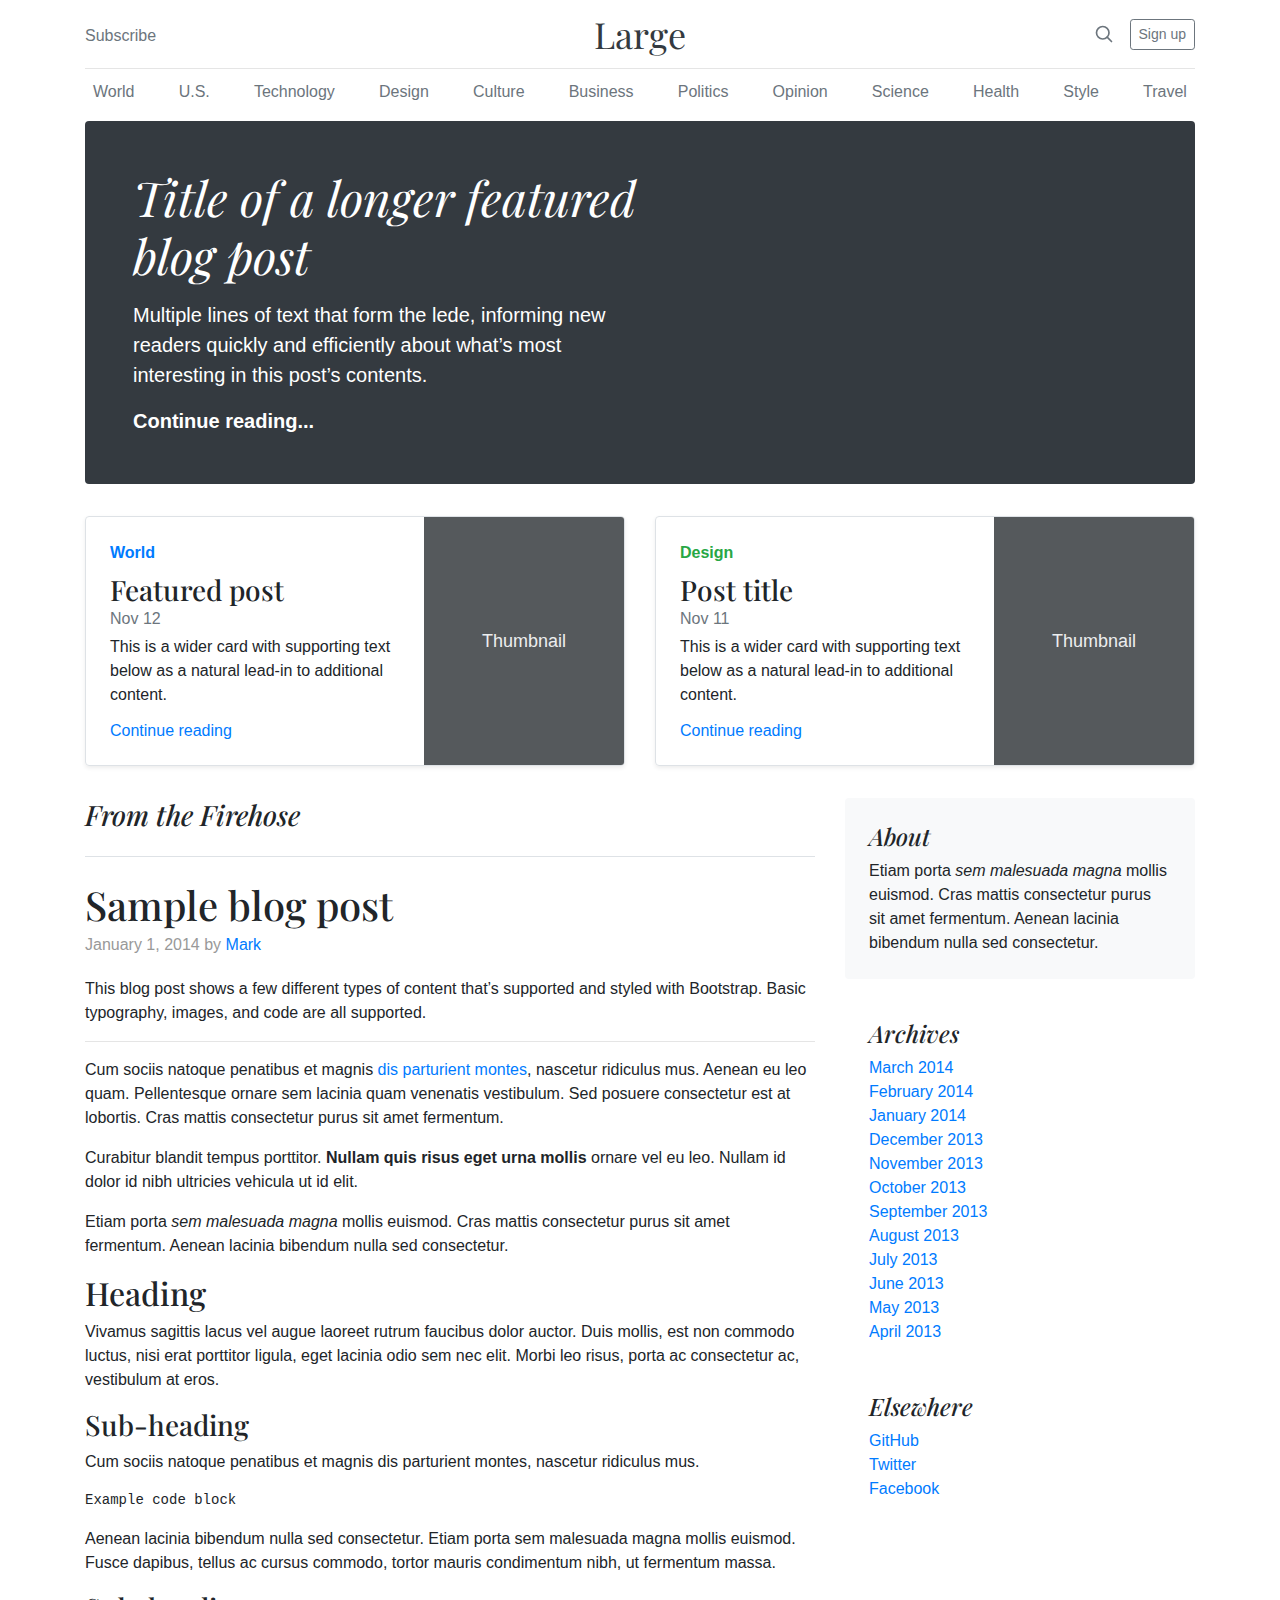
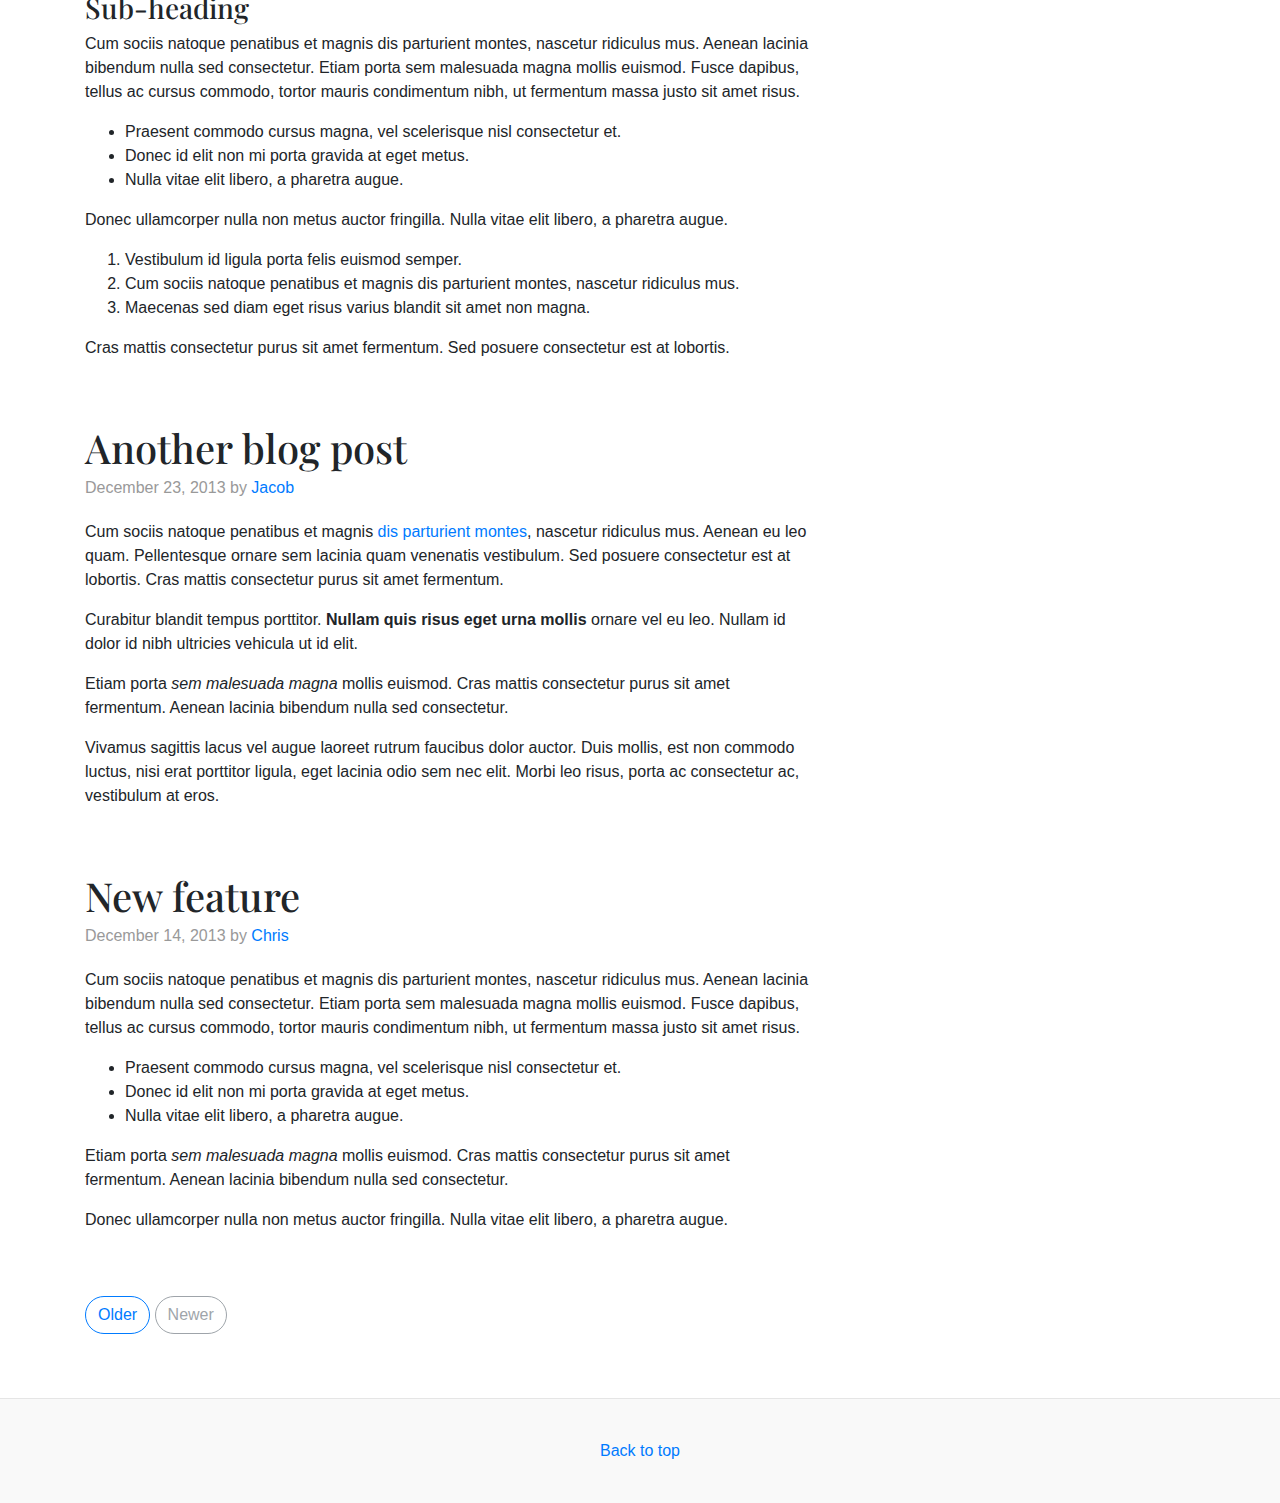
==== blog.html @ 11037b56 "add project files" ====
<!DOCTYPE html>
<html lang="en">

<head>
    <meta charset="UTF-8" />
    <meta name="viewport" content="width=device-width, initial-scale=1.0" />
    <meta http-equiv="X-UA-Compatible" content="ie=edge" />

    <!-- Description Meta Attribute -->
    <meta name="description" content="lemonAll For Digital & software services" />

    <!-- Keywords Meta Attribute -->
    <meta name="keywords" content="degital, marketing, lemonAll, software services, cyber security" />

    <!-- title -->
    <title>lemonAll</title>

    <!-- bootstrap css file -->
    <link rel="stylesheet" href="css/bootstrap.css" />



    <style>
        .bd-placeholder-img {
            font-size: 1.125rem;
            text-anchor: middle;
            -webkit-user-select: none;
            -moz-user-select: none;
            -ms-user-select: none;
            user-select: none;
        }

        @media (min-width: 768px) {
            .bd-placeholder-img-lg {
                font-size: 3.5rem;
            }
        }
    </style>
    <!-- Custom styles for this template -->
    <link href="https://fonts.googleapis.com/css?family=Playfair+Display:700,900" rel="stylesheet">
    <!-- Custom styles for this template -->
    <link href="css/blog.css" rel="stylesheet">
</head>

<body>
    <div class="container">
        <header class="blog-header py-3">
            <div class="row flex-nowrap justify-content-between align-items-center">
                <div class="col-4 pt-1">
                    <a class="text-muted" href="#">Subscribe</a>
                </div>
                <div class="col-4 text-center">
                    <a class="blog-header-logo text-dark" href="#">Large</a>
                </div>
                <div class="col-4 d-flex justify-content-end align-items-center">
                    <a class="text-muted" href="#" aria-label="Search">
                        <svg xmlns="http://www.w3.org/2000/svg" width="20" height="20" fill="none" stroke="currentColor"
                            stroke-linecap="round" stroke-linejoin="round" stroke-width="2" class="mx-3" role="img"
                            viewBox="0 0 24 24" focusable="false">
                            <title>Search</title>
                            <circle cx="10.5" cy="10.5" r="7.5" />
                            <path d="M21 21l-5.2-5.2" />
                        </svg>
                    </a>
                    <a class="btn btn-sm btn-outline-secondary" href="#">Sign up</a>
                </div>
            </div>
        </header>

        <div class="nav-scroller py-1 mb-2">
            <nav class="nav d-flex justify-content-between">
                <a class="p-2 text-muted" href="#">World</a>
                <a class="p-2 text-muted" href="#">U.S.</a>
                <a class="p-2 text-muted" href="#">Technology</a>
                <a class="p-2 text-muted" href="#">Design</a>
                <a class="p-2 text-muted" href="#">Culture</a>
                <a class="p-2 text-muted" href="#">Business</a>
                <a class="p-2 text-muted" href="#">Politics</a>
                <a class="p-2 text-muted" href="#">Opinion</a>
                <a class="p-2 text-muted" href="#">Science</a>
                <a class="p-2 text-muted" href="#">Health</a>
                <a class="p-2 text-muted" href="#">Style</a>
                <a class="p-2 text-muted" href="#">Travel</a>
            </nav>
        </div>

        <div class="jumbotron p-4 p-md-5 text-white rounded bg-dark">
            <div class="col-md-6 px-0">
                <h1 class="display-4 font-italic">Title of a longer featured blog post</h1>
                <p class="lead my-3">Multiple lines of text that form the lede, informing new readers quickly and
                    efficiently about what’s most interesting in this post’s contents.</p>
                <p class="lead mb-0"><a href="#" class="text-white font-weight-bold">Continue reading...</a></p>
            </div>
        </div>

        <div class="row mb-2">
            <div class="col-md-6">
                <div
                    class="row no-gutters border rounded overflow-hidden flex-md-row mb-4 shadow-sm h-md-250 position-relative">
                    <div class="col p-4 d-flex flex-column position-static">
                        <strong class="d-inline-block mb-2 text-primary">World</strong>
                        <h3 class="mb-0">Featured post</h3>
                        <div class="mb-1 text-muted">Nov 12</div>
                        <p class="card-text mb-auto">This is a wider card with supporting text below as a natural
                            lead-in to additional content.</p>
                        <a href="#" class="stretched-link">Continue reading</a>
                    </div>
                    <div class="col-auto d-none d-lg-block">
                        <svg class="bd-placeholder-img" width="200" height="250" xmlns="http://www.w3.org/2000/svg"
                            preserveAspectRatio="xMidYMid slice" focusable="false" role="img"
                            aria-label="Placeholder: Thumbnail">
                            <title>Placeholder</title>
                            <rect width="100%" height="100%" fill="#55595c" /><text x="50%" y="50%" fill="#eceeef"
                                dy=".3em">Thumbnail</text>
                        </svg>
                    </div>
                </div>
            </div>
            <div class="col-md-6">
                <div
                    class="row no-gutters border rounded overflow-hidden flex-md-row mb-4 shadow-sm h-md-250 position-relative">
                    <div class="col p-4 d-flex flex-column position-static">
                        <strong class="d-inline-block mb-2 text-success">Design</strong>
                        <h3 class="mb-0">Post title</h3>
                        <div class="mb-1 text-muted">Nov 11</div>
                        <p class="mb-auto">This is a wider card with supporting text below as a natural lead-in to
                            additional content.</p>
                        <a href="#" class="stretched-link">Continue reading</a>
                    </div>
                    <div class="col-auto d-none d-lg-block">
                        <svg class="bd-placeholder-img" width="200" height="250" xmlns="http://www.w3.org/2000/svg"
                            preserveAspectRatio="xMidYMid slice" focusable="false" role="img"
                            aria-label="Placeholder: Thumbnail">
                            <title>Placeholder</title>
                            <rect width="100%" height="100%" fill="#55595c" /><text x="50%" y="50%" fill="#eceeef"
                                dy=".3em">Thumbnail</text>
                        </svg>
                    </div>
                </div>
            </div>
        </div>
    </div>

    <main role="main" class="container">
        <div class="row">
            <div class="col-md-8 blog-main">
                <h3 class="pb-4 mb-4 font-italic border-bottom">
                    From the Firehose
                </h3>

                <div class="blog-post">
                    <h2 class="blog-post-title">Sample blog post</h2>
                    <p class="blog-post-meta">January 1, 2014 by <a href="#">Mark</a></p>

                    <p>This blog post shows a few different types of content that’s supported and styled with Bootstrap.
                        Basic typography, images, and code are all supported.</p>
                    <hr>
                    <p>Cum sociis natoque penatibus et magnis <a href="#">dis parturient montes</a>, nascetur ridiculus
                        mus. Aenean eu leo quam. Pellentesque ornare sem lacinia quam venenatis vestibulum. Sed posuere
                        consectetur est at lobortis. Cras mattis consectetur purus sit amet fermentum.</p>
                    <blockquote>
                        <p>Curabitur blandit tempus porttitor. <strong>Nullam quis risus eget urna mollis</strong>
                            ornare vel eu leo. Nullam id dolor id nibh ultricies vehicula ut id elit.</p>
                    </blockquote>
                    <p>Etiam porta <em>sem malesuada magna</em> mollis euismod. Cras mattis consectetur purus sit amet
                        fermentum. Aenean lacinia bibendum nulla sed consectetur.</p>
                    <h2>Heading</h2>
                    <p>Vivamus sagittis lacus vel augue laoreet rutrum faucibus dolor auctor. Duis mollis, est non
                        commodo luctus, nisi erat porttitor ligula, eget lacinia odio sem nec elit. Morbi leo risus,
                        porta ac consectetur ac, vestibulum at eros.</p>
                    <h3>Sub-heading</h3>
                    <p>Cum sociis natoque penatibus et magnis dis parturient montes, nascetur ridiculus mus.</p>
                    <pre><code>Example code block</code></pre>
                    <p>Aenean lacinia bibendum nulla sed consectetur. Etiam porta sem malesuada magna mollis euismod.
                        Fusce dapibus, tellus ac cursus commodo, tortor mauris condimentum nibh, ut fermentum massa.</p>
                    <h3>Sub-heading</h3>
                    <p>Cum sociis natoque penatibus et magnis dis parturient montes, nascetur ridiculus mus. Aenean
                        lacinia bibendum nulla sed consectetur. Etiam porta sem malesuada magna mollis euismod. Fusce
                        dapibus, tellus ac cursus commodo, tortor mauris condimentum nibh, ut fermentum massa justo sit
                        amet risus.</p>
                    <ul>
                        <li>Praesent commodo cursus magna, vel scelerisque nisl consectetur et.</li>
                        <li>Donec id elit non mi porta gravida at eget metus.</li>
                        <li>Nulla vitae elit libero, a pharetra augue.</li>
                    </ul>
                    <p>Donec ullamcorper nulla non metus auctor fringilla. Nulla vitae elit libero, a pharetra augue.
                    </p>
                    <ol>
                        <li>Vestibulum id ligula porta felis euismod semper.</li>
                        <li>Cum sociis natoque penatibus et magnis dis parturient montes, nascetur ridiculus mus.</li>
                        <li>Maecenas sed diam eget risus varius blandit sit amet non magna.</li>
                    </ol>
                    <p>Cras mattis consectetur purus sit amet fermentum. Sed posuere consectetur est at lobortis.</p>
                </div><!-- /.blog-post -->

                <div class="blog-post">
                    <h2 class="blog-post-title">Another blog post</h2>
                    <p class="blog-post-meta">December 23, 2013 by <a href="#">Jacob</a></p>

                    <p>Cum sociis natoque penatibus et magnis <a href="#">dis parturient montes</a>, nascetur ridiculus
                        mus. Aenean eu leo quam. Pellentesque ornare sem lacinia quam venenatis vestibulum. Sed posuere
                        consectetur est at lobortis. Cras mattis consectetur purus sit amet fermentum.</p>
                    <blockquote>
                        <p>Curabitur blandit tempus porttitor. <strong>Nullam quis risus eget urna mollis</strong>
                            ornare vel eu leo. Nullam id dolor id nibh ultricies vehicula ut id elit.</p>
                    </blockquote>
                    <p>Etiam porta <em>sem malesuada magna</em> mollis euismod. Cras mattis consectetur purus sit amet
                        fermentum. Aenean lacinia bibendum nulla sed consectetur.</p>
                    <p>Vivamus sagittis lacus vel augue laoreet rutrum faucibus dolor auctor. Duis mollis, est non
                        commodo luctus, nisi erat porttitor ligula, eget lacinia odio sem nec elit. Morbi leo risus,
                        porta ac consectetur ac, vestibulum at eros.</p>
                </div><!-- /.blog-post -->

                <div class="blog-post">
                    <h2 class="blog-post-title">New feature</h2>
                    <p class="blog-post-meta">December 14, 2013 by <a href="#">Chris</a></p>

                    <p>Cum sociis natoque penatibus et magnis dis parturient montes, nascetur ridiculus mus. Aenean
                        lacinia bibendum nulla sed consectetur. Etiam porta sem malesuada magna mollis euismod. Fusce
                        dapibus, tellus ac cursus commodo, tortor mauris condimentum nibh, ut fermentum massa justo sit
                        amet risus.</p>
                    <ul>
                        <li>Praesent commodo cursus magna, vel scelerisque nisl consectetur et.</li>
                        <li>Donec id elit non mi porta gravida at eget metus.</li>
                        <li>Nulla vitae elit libero, a pharetra augue.</li>
                    </ul>
                    <p>Etiam porta <em>sem malesuada magna</em> mollis euismod. Cras mattis consectetur purus sit amet
                        fermentum. Aenean lacinia bibendum nulla sed consectetur.</p>
                    <p>Donec ullamcorper nulla non metus auctor fringilla. Nulla vitae elit libero, a pharetra augue.
                    </p>
                </div><!-- /.blog-post -->

                <nav class="blog-pagination">
                    <a class="btn btn-outline-primary" href="#">Older</a>
                    <a class="btn btn-outline-secondary disabled" href="#" tabindex="-1" aria-disabled="true">Newer</a>
                </nav>

            </div><!-- /.blog-main -->

            <aside class="col-md-4 blog-sidebar">
                <div class="p-4 mb-3 bg-light rounded">
                    <h4 class="font-italic">About</h4>
                    <p class="mb-0">Etiam porta <em>sem malesuada magna</em> mollis euismod. Cras mattis consectetur
                        purus sit amet fermentum. Aenean lacinia bibendum nulla sed consectetur.</p>
                </div>

                <div class="p-4">
                    <h4 class="font-italic">Archives</h4>
                    <ol class="list-unstyled mb-0">
                        <li><a href="#">March 2014</a></li>
                        <li><a href="#">February 2014</a></li>
                        <li><a href="#">January 2014</a></li>
                        <li><a href="#">December 2013</a></li>
                        <li><a href="#">November 2013</a></li>
                        <li><a href="#">October 2013</a></li>
                        <li><a href="#">September 2013</a></li>
                        <li><a href="#">August 2013</a></li>
                        <li><a href="#">July 2013</a></li>
                        <li><a href="#">June 2013</a></li>
                        <li><a href="#">May 2013</a></li>
                        <li><a href="#">April 2013</a></li>
                    </ol>
                </div>

                <div class="p-4">
                    <h4 class="font-italic">Elsewhere</h4>
                    <ol class="list-unstyled">
                        <li><a href="#">GitHub</a></li>
                        <li><a href="#">Twitter</a></li>
                        <li><a href="#">Facebook</a></li>
                    </ol>
                </div>
            </aside><!-- /.blog-sidebar -->

        </div><!-- /.row -->

    </main><!-- /.container -->

    <footer class="blog-footer">

        <p>
            <a href="#">Back to top</a>
        </p>
    </footer>
    <script src="js/jquery.js"></script>
    <script src="https://cdnjs.cloudflare.com/ajax/libs/popper.js/1.14.7/umd/popper.min.js"></script>
    <script src="js/bootstrap.min.js"></script>
</body>

</html>
---- css/blog.css ----
/* stylelint-disable selector-list-comma-newline-after */

.blog-header {
  line-height: 1;
  border-bottom: 1px solid #e5e5e5;
}

.blog-header-logo {
  font-family: "Playfair Display", Georgia, "Times New Roman", serif;
  font-size: 2.25rem;
}

.blog-header-logo:hover {
  text-decoration: none;
}

h1, h2, h3, h4, h5, h6 {
  font-family: "Playfair Display", Georgia, "Times New Roman", serif;
}

.display-4 {
  font-size: 2.5rem;
}
@media (min-width: 768px) {
  .display-4 {
    font-size: 3rem;
  }
}

.nav-scroller {
  position: relative;
  z-index: 2;
  height: 2.75rem;
  overflow-y: hidden;
}

.nav-scroller .nav {
  display: -ms-flexbox;
  display: flex;
  -ms-flex-wrap: nowrap;
  flex-wrap: nowrap;
  padding-bottom: 1rem;
  margin-top: -1px;
  overflow-x: auto;
  text-align: center;
  white-space: nowrap;
  -webkit-overflow-scrolling: touch;
}

.nav-scroller .nav-link {
  padding-top: .75rem;
  padding-bottom: .75rem;
  font-size: .875rem;
}

.card-img-right {
  height: 100%;
  border-radius: 0 3px 3px 0;
}

.flex-auto {
  -ms-flex: 0 0 auto;
  flex: 0 0 auto;
}

.h-250 { height: 250px; }
@media (min-width: 768px) {
  .h-md-250 { height: 250px; }
}

/* Pagination */
.blog-pagination {
  margin-bottom: 4rem;
}
.blog-pagination > .btn {
  border-radius: 2rem;
}

/*
 * Blog posts
 */
.blog-post {
  margin-bottom: 4rem;
}
.blog-post-title {
  margin-bottom: .25rem;
  font-size: 2.5rem;
}
.blog-post-meta {
  margin-bottom: 1.25rem;
  color: #999;
}

/*
 * Footer
 */
.blog-footer {
  padding: 2.5rem 0;
  color: #999;
  text-align: center;
  background-color: #f9f9f9;
  border-top: .05rem solid #e5e5e5;
}
.blog-footer p:last-child {
  margin-bottom: 0;
}
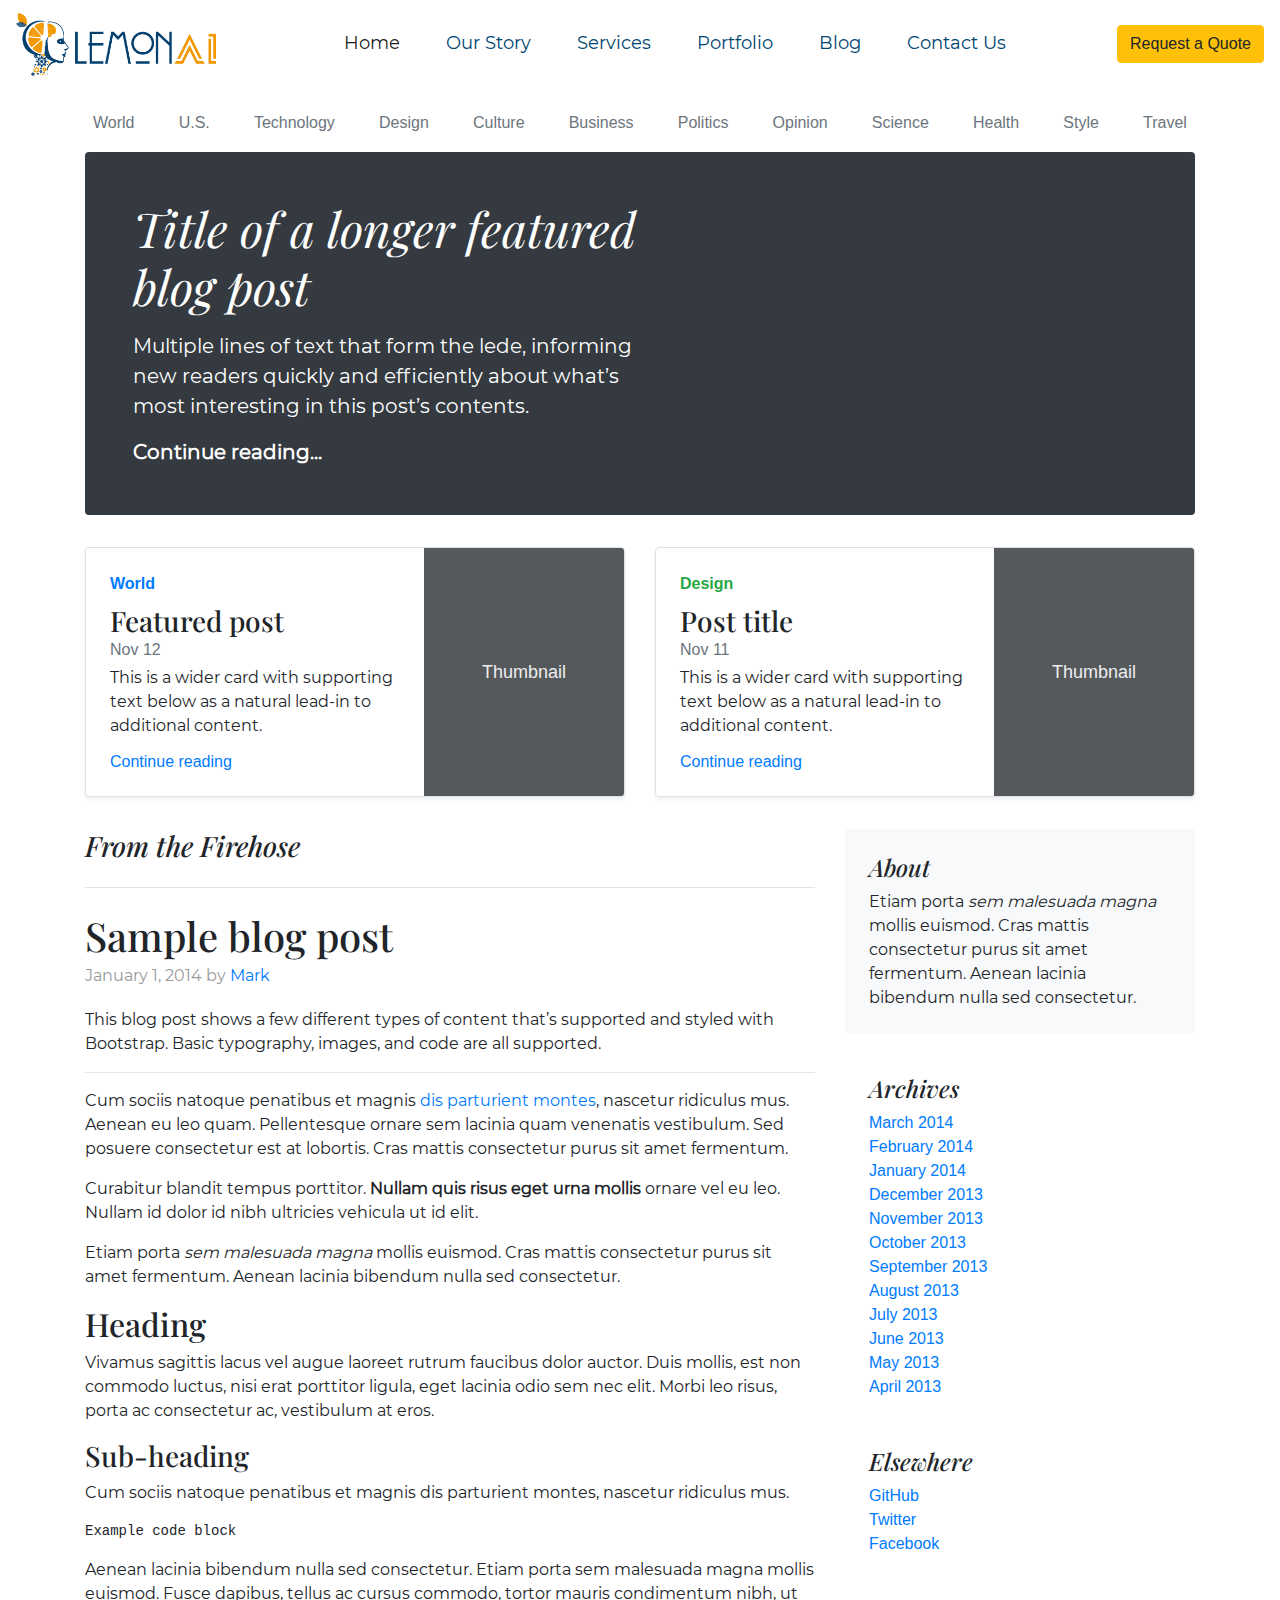
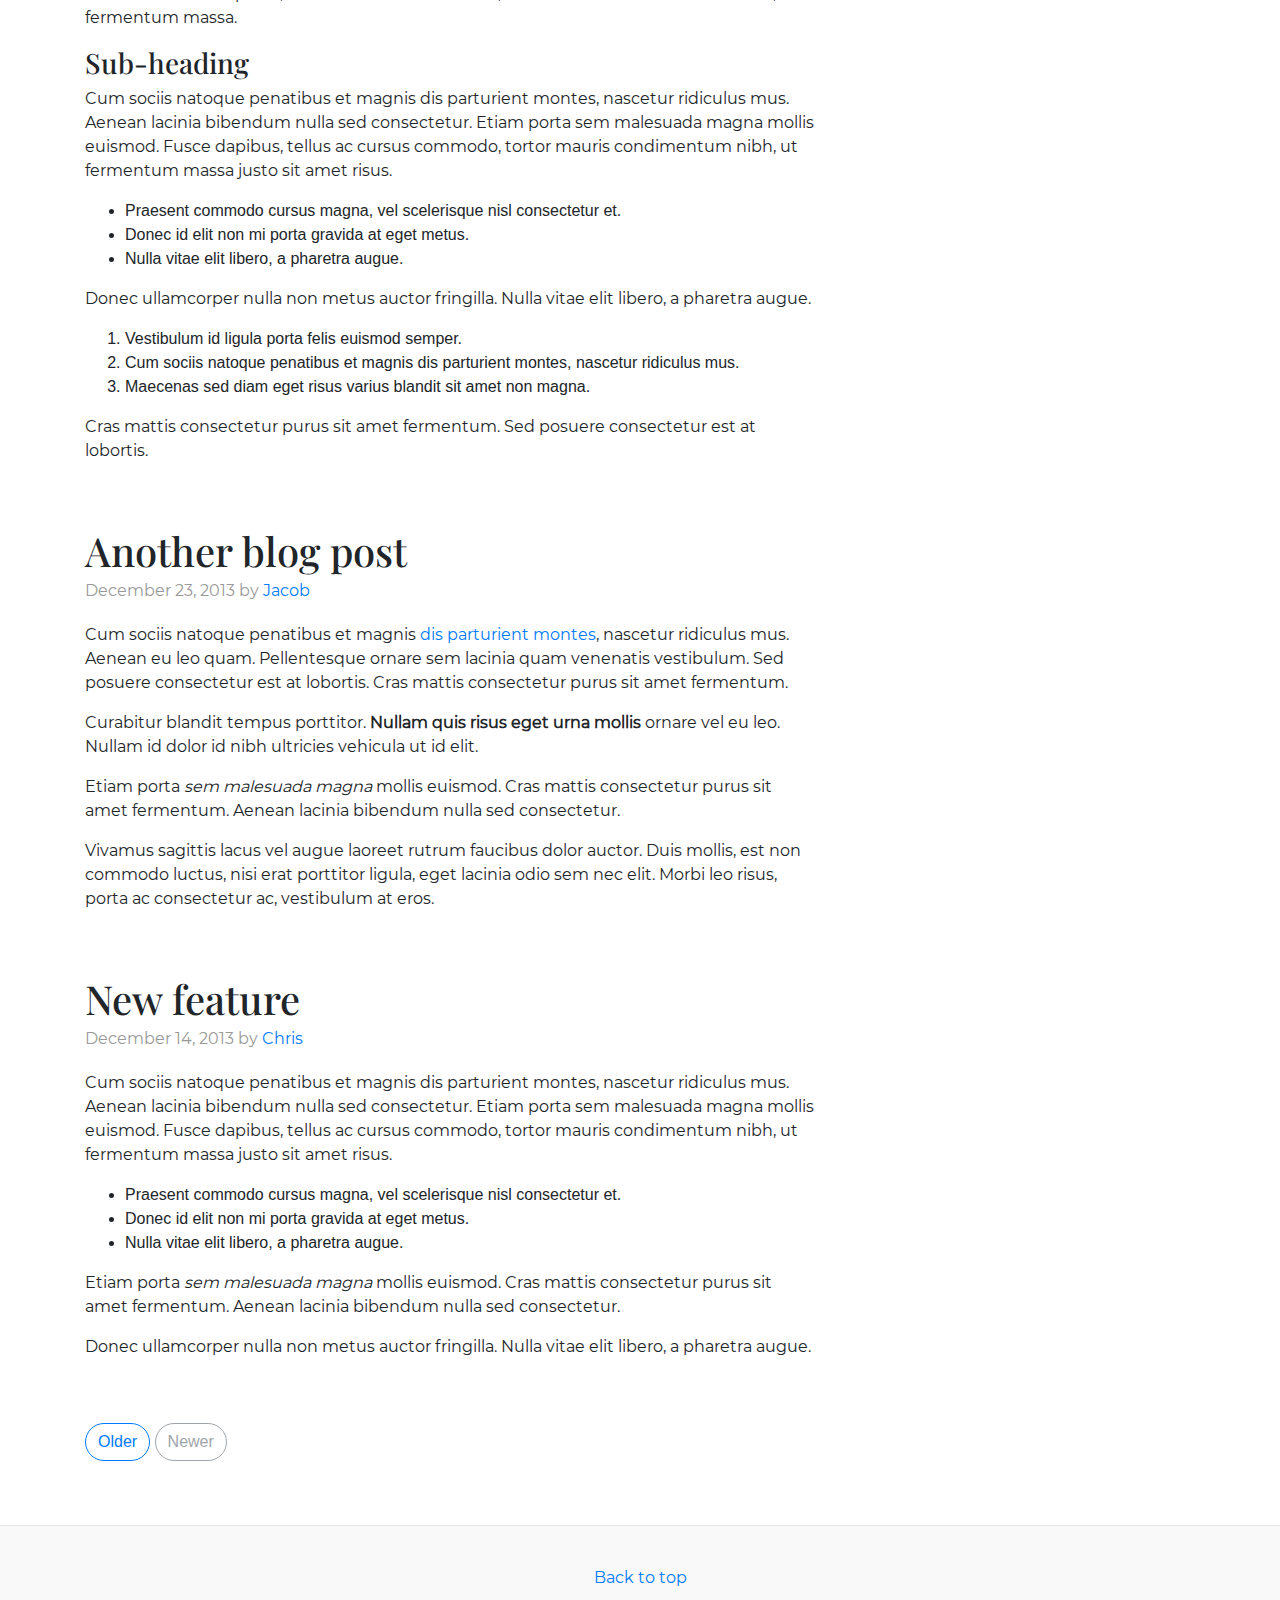
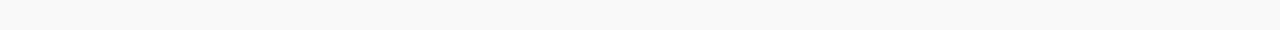
==== commit e799a0a1: "add custom navbar to blog" ====
--- a/blog.html
+++ b/blog.html
@@ -40,33 +40,129 @@
     <link href="https://fonts.googleapis.com/css?family=Playfair+Display:700,900" rel="stylesheet">
     <!-- Custom styles for this template -->
     <link href="css/blog.css" rel="stylesheet">
+    <link href="css/style.css" rel="stylesheet">
 </head>
 
-<body>
+<body class="custom-nav">
+
+    <!-- Start Navbar -->
+    <nav class="navbar navbar-expand-lg navbar-light custom-navbar">
+
+        <a class="navbar-brand" href="index.html">
+            <img src="img/logo.png" alt="LemonAll Logo" class="img-fluid" width="200px">
+        </a>
+        <button class="navbar-toggler" type="button" data-toggle="collapse" data-target="#navbarSupportedContent"
+            aria-controls="navbarSupportedContent" aria-expanded="false" aria-label="Toggle navigation">
+            <span class="navbar-toggler-icon"></span>
+        </button>
+
+        <div class="collapse navbar-collapse" id="navbarSupportedContent">
+            <ul class="navbar-nav mx-auto">
+                <li class="nav-item active">
+                    <a class="nav-link" href="#">Home <span class="sr-only">(current)</span></a>
+                </li>
+                <li class="nav-item">
+                    <a class="nav-link" href="#">Our Story</a>
+                </li>
+                <li class="nav-item dropdown">
+                    <a class="nav-link" href="#" id="navbarDropdown" role="button" data-toggle="dropdown"
+                        aria-haspopup="true" aria-expanded="false">
+                        Services
+                    </a>
+                    <div class="dropdown-menu" aria-labelledby="navbarDropdown">
+                        <a class="dropdown-item" href="#">Digital Marketing</a>
+                        <a class="dropdown-item" href="#">Software Services</a>
+                        <a class="dropdown-item" href="#">Creative Services</a>
+                        <div class="dropdown-divider"></div>
+                        <a class="dropdown-item" href="#">Cyber Security</a>
+                    </div>
+                </li>
+                <li class="nav-item">
+                    <a class="nav-link" href="#">Portfolio</a>
+                </li>
+                <li class="nav-item">
+                    <a class="nav-link" href="blog.html">Blog</a>
+                </li>
+                <li class="nav-item">
+                    <a class="nav-link" href="#">Contact Us</a>
+                </li>
+
+            </ul>
+            <form class="form-inline my-2 my-lg-0">
+                <!-- Button trigger modal -->
+                <button class="btn btn-warning my-2 my-sm-0" type="button" data-toggle="modal"
+                    data-target="#modalForm">Request a Quote</button>
+            </form>
+
+            <!-- Modal -->
+            <div class="modal fade" id="modalForm">
+                <div class="modal-dialog">
+                    <div class="modal-content">
+
+                        <div class="modal-header">
+                            <h5 class="modal-title text-capitalize">tell us what you need</h5>
+                            <button type=" button" class="close" data-dismiss="modal" aria-label="Close">
+                                <span aria-hidden="true">&times;</span>
+                            </button>
+                        </div>
+
+                        <div class="modal-body">
+                            <form action="#" method="POST">
+                                <div class="form-row">
+
+                                    <div class="form-group col-md-6">
+                                        <label for="name">Name:</label>
+                                        <input type="text" class="form-control" name="name" id="name">
+                                    </div>
+                                    <div class="form-group col-md-6">
+                                        <label for="email">Email:</label>
+                                        <input type="email" class="form-control" name="email" id="email">
+                                    </div>
+                                </div>
+                                <div class="form-row">
+
+                                    <div class="form-group col-md-6">
+                                        <label for="phone">Phone Number:</label>
+                                        <input type="text" class="form-control" name="phone" id="phone">
+                                    </div>
+                                    <div class="form-group col-md-6">
+                                        <label for="company-name">Company Name:</label>
+                                        <input type="text" class="form-control" name="company-name" id="company-name"
+                                            placeholder="">
+                                    </div>
+                                    <div class="form-group col-md-12">
+                                        <label for="company-website">Website:</label>
+                                        <input type="text" class="form-control" name="company-website"
+                                            id="company-website" placeholder="http:www.example.com">
+                                    </div>
+                                    <div class="form-group col-md-12">
+                                        <label for="company-website">Can you tell your dream?:</label>
+                                        <textarea name="message" id="message" class="form-control"></textarea>
+                                    </div>
+                                    <div class="form-group form-check">
+                                        <input type="checkbox" class="form-check-input" id="subscribe">
+                                        <label class="form-check-label" for="subscribe">
+                                            Subscribe to our newsletter,
+                                            we share some useful tips and tricks for your business!</label>
+                                    </div>
+
+                                </div>
+                            </form>
+                        </div>
+                        <div class="modal-footer">
+                            <button type="button" class="btn btn-outline-blue">Save changes</button>
+                        </div>
+                    </div>
+                </div>
+
+            </div>
+        </div>
+
+    </nav>
+    <!-- End Navbar -->
+
+    <!-- Start Blog -->
     <div class="container">
-        <header class="blog-header py-3">
-            <div class="row flex-nowrap justify-content-between align-items-center">
-                <div class="col-4 pt-1">
-                    <a class="text-muted" href="#">Subscribe</a>
-                </div>
-                <div class="col-4 text-center">
-                    <a class="blog-header-logo text-dark" href="#">Large</a>
-                </div>
-                <div class="col-4 d-flex justify-content-end align-items-center">
-                    <a class="text-muted" href="#" aria-label="Search">
-                        <svg xmlns="http://www.w3.org/2000/svg" width="20" height="20" fill="none" stroke="currentColor"
-                            stroke-linecap="round" stroke-linejoin="round" stroke-width="2" class="mx-3" role="img"
-                            viewBox="0 0 24 24" focusable="false">
-                            <title>Search</title>
-                            <circle cx="10.5" cy="10.5" r="7.5" />
-                            <path d="M21 21l-5.2-5.2" />
-                        </svg>
-                    </a>
-                    <a class="btn btn-sm btn-outline-secondary" href="#">Sign up</a>
-                </div>
-            </div>
-        </header>
-
         <div class="nav-scroller py-1 mb-2">
             <nav class="nav d-flex justify-content-between">
                 <a class="p-2 text-muted" href="#">World</a>
--- a/css/style.css
+++ b/css/style.css
@@ -0,0 +1,325 @@
+/*
+  Theme Name   : LemonAll
+  Front End Developer : Mohammed Abo Salem
+  Website URL  : ""
+  Version      : 0.0.1
+
+  ===============
+  ** Structure **
+  ===============
+
+  1- FONT & COLORS USED.
+  2- Global Styles.
+  3- Home Page
+      1- Home Section
+      2- Features Section
+      3- AboutUs Section
+      4- Remember Section
+      5- Footer Section
+
+
+
+*/
+
+/**
+ * Smooth scrolling on the whole document
+ */
+ html {
+	scroll-behavior: smooth;
+}
+
+@media screen and (prefers-reduced-motion: reduce) {
+	html {
+		scroll-behavior: auto;
+	}
+}
+
+.custom-nav{
+  padding-top: 100px;
+}
+
+/* FONT USED */
+@font-face {
+  font-family: "Montserrat";
+  src: url(../fonts/Montserrat-Regular.ttf) format("truetype");
+}
+
+/* COLORS USED
+==============
+YELLOEW : #fed401
+bLUE    : #004672
+*/
+
+/* Start Home Section */
+.home-section{
+  position: relative;
+  overflow: hidden;
+  height: 100vh;
+}
+
+.navbar{
+  position: absolute;
+  top: 0;
+  left: 0;
+  right: 0;
+  width: 100%;
+}
+
+.navbar-light .navbar-nav .nav-item{
+  padding: 0 15px;
+}
+.navbar-light .navbar-nav .nav-link{
+  color: #004672;
+  font-family: "Montserrat";
+  font-size: 18px;
+  transition: all 0.6s ease-in-out;
+}
+
+.navbar-light .navbar-nav .nav-link:after{
+  content: '';
+  display: block;
+  margin: auto;
+  height: 2px;
+  width: 0px;
+  background: #fed401;
+  transition: all .5s ease;
+}
+
+.navbar-light .navbar-nav .nav-link:hover:after{
+  width: 100%;
+}
+
+.custom-navbar{
+  background: #fff;
+}
+
+.video-container{
+  position: absolute;
+  top:88px;
+  left: 0;
+  right: 0;
+  bottom:0;
+  width: 100%;
+  height: 100%;
+
+}
+
+.video-container video{
+  width: auto;
+  height: auto;
+}
+
+.dark-overlay{
+  position: absolute;
+  top:0;
+  left: 0;
+  width: 100%;
+  height: 100%;
+  background-color: rgba(0, 0, 0, 0.5);
+}
+
+.content{
+  width: 100%;
+  position: absolute;
+  top:50%;
+  left:50%;
+  transform: translate(-50%, -50%);
+  color: #fff;
+  text-align: center;
+}
+
+.content h1, p{
+  font-family: 'Montserrat';
+}
+
+.content h1{
+  font-size: 4rem;
+  font-weight: bold;
+}
+
+.content p{
+  font-size: 1.5rem;
+}
+
+.home-section .btn-warning{
+  background-color: #fed401;
+  border-color: #fed401;
+  text-transform: capitalize;
+  color: #004672;
+  border-radius: 0;
+  padding: 15px 10px;
+  font-family:'Montserrat';
+}
+
+.home-section #readmore{
+  color: #fff;
+  border-color: #fff;
+  border-radius: 0;
+  padding: 10px 20px;
+  text-transform: capitalize;
+  cursor: pointer;
+}
+/* End Home Section */
+
+/* Start Our-Story Section */
+.aboutus{
+  min-height: 300px;
+}
+
+.aboutus h2{
+  color: #004672;
+  font-family:'Montserrat';
+  font-size: 3rem;
+}
+
+.aboutus p{
+  color: #004672;
+  font-size: 20px;
+  text-align: left;
+}
+
+.aboutus button.btn-warning{
+  background-color: #fed401;
+  border-color: #fed401;
+  color: #004672;
+  border-radius: 0;
+  padding: 15px 10px;
+  font-family:'Montserrat';
+}
+/* End Our-Story Section */
+
+/* Start Services Section */
+.services{
+  min-height: 600px;
+}
+.services h2{
+  color: #004672;
+  font-size: 3rem;
+  font-family:'Montserrat';
+  font-weight: bold;
+}
+
+.services h4{
+  color: #004672;
+  font-family:'Montserrat';
+
+}
+.services p{
+  color: #333;
+  text-align: justify;
+}
+
+.our-clients button{
+  border-radius: 0;
+}
+
+.our-clients button:hover{
+  background-color: #fed401;
+  border-color: #fed401;
+}
+
+.btn-outline-blue{
+  color: #004672;
+  border-color: #004672;
+}
+
+.btn-outline-blue:hover{
+  background-color: #004672;
+  color: #fff;
+}
+/* End Services Section */
+
+/* Start Clients */
+.clients{
+  min-width: 500px;
+}
+
+.clients h2{
+  color: #004672;
+  font-size: 3rem;
+  font-family:'Montserrat';
+  font-weight: bold;
+}
+/* End Clients */
+
+/* Start Projects */
+.projects{
+  min-height: 600px;
+}
+.projects h2{
+  color: #004672;
+  font-size: 3rem;
+  font-family:'Montserrat';
+  font-weight: bold;
+}
+.project img{
+  position: relative;
+  overflow: hidden;
+}
+
+.project-details{
+  position: absolute;
+  top: 0;
+  left: 15px;
+  right: 15px;
+  bottom: 0;
+  padding-top: 50px;
+  text-align: center;
+  background: rgba(0, 0, 0, 0.5);
+  color: #fff;
+  display: none;
+  height: 0;
+}
+
+
+.project:hover .project-details{
+  display: block;
+  height: 100%;
+}
+
+
+/* End Projects */
+
+
+/* Start Footer */
+.page-footer{
+  background-color: #1c2331;
+  color: #fff;
+}
+
+.clients h2{
+  color: #004672;
+}
+
+.social{
+
+}
+/* End Footer */
+
+/* Start OurStory Page */
+.ourStory .team{
+  display: none;
+  position:fixed;
+  top:0px;
+  left:0px;
+  margin:0;
+  padding:0;
+	width:100%;
+  height:100%;
+  z-index:9999;
+}
+
+.ourStory .team-content{
+    position:relative;
+    overflow: hidden;
+    background-color:yellowgreen;
+    margin: 100px auto 0 auto;
+    width: 100%;
+    height: 100%;
+}
+
+.ourStory h2{
+  color: #004672;
+}
+/* End OurStory Page */
+
